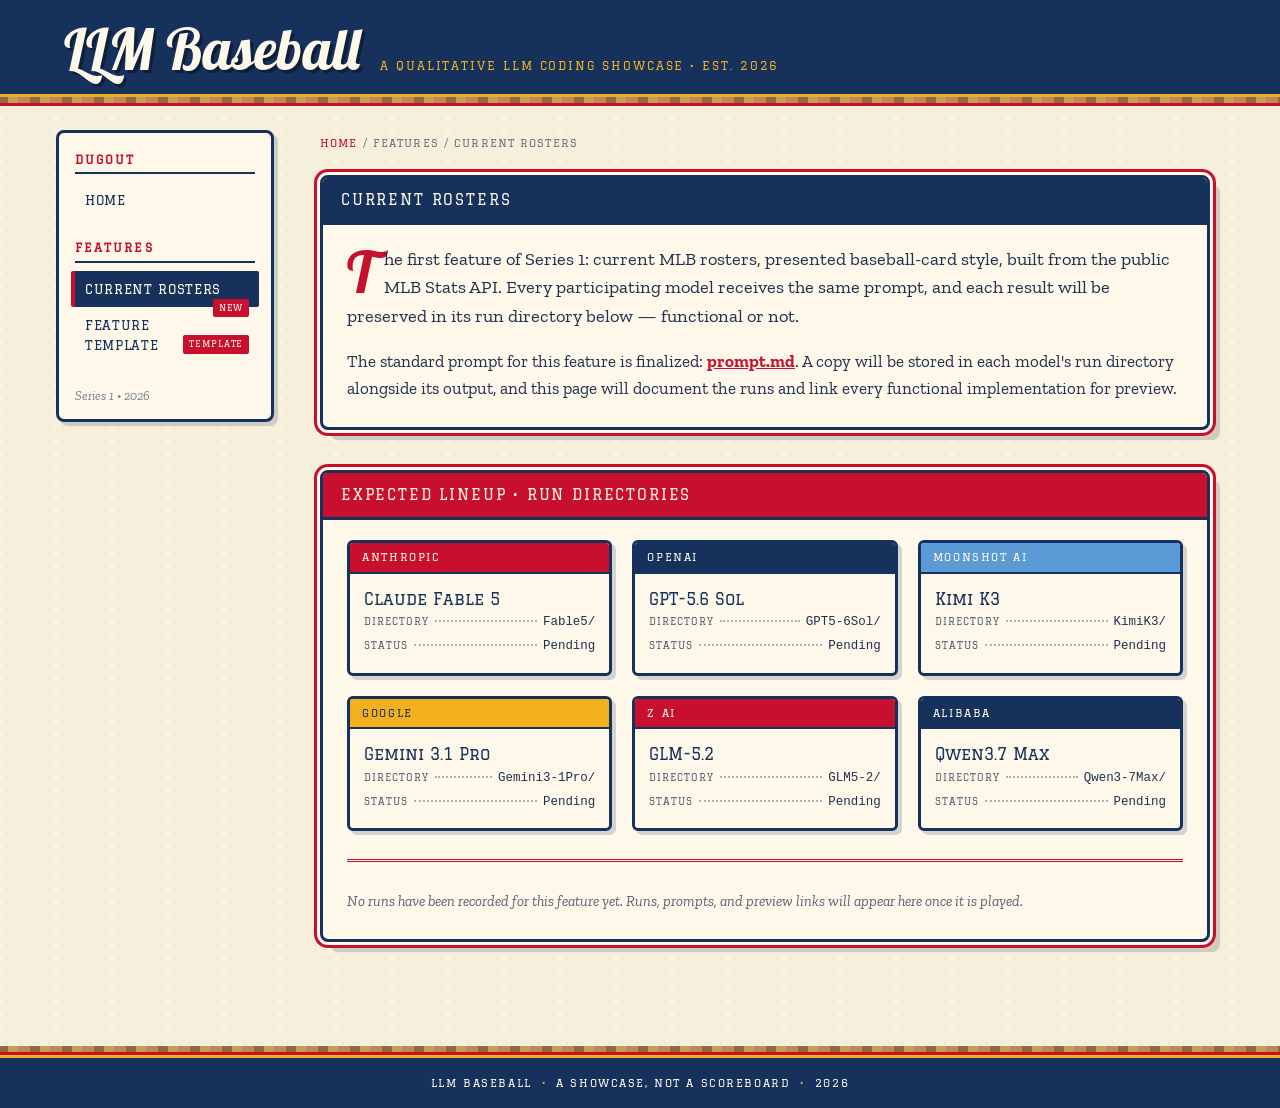
==== features/current-rosters/index.html @ 129d4db0 "ran current rosters prompt against six models" ====
<!DOCTYPE html>
<html lang="en">
<head>
  <meta charset="utf-8">
  <meta name="viewport" content="width=device-width, initial-scale=1">
  <title>Current Rosters — LLM Baseball</title>
  <meta name="description" content="Current Rosters — an LLM Baseball feature. One prompt, six models, every result preserved.">
  <link rel="icon" href='data:image/svg+xml,<svg xmlns="http://www.w3.org/2000/svg" viewBox="0 0 32 32"><circle cx="16" cy="16" r="14" fill="%23fdf8ea" stroke="%2316315c" stroke-width="2"/><path d="M9 3a15 15 0 0 0 0 26" fill="none" stroke="%23c8102e" stroke-width="2" stroke-dasharray="3 2"/><path d="M23 3a15 15 0 0 1 0 26" fill="none" stroke="%23c8102e" stroke-width="2" stroke-dasharray="3 2"/></svg>'>
  <link rel="preconnect" href="https://fonts.googleapis.com">
  <link rel="preconnect" href="https://fonts.gstatic.com" crossorigin>
  <link href="https://fonts.googleapis.com/css2?family=Graduate&family=Lobster&family=Zilla+Slab:wght@400;600&display=swap" rel="stylesheet">
  <link rel="stylesheet" href="../../assets/site.css">
</head>
<body data-root="../../" data-nav-id="current-rosters">

  <header class="site-header">
    <div class="inner">
      <p class="site-title"><a href="../../index.html">LLM Baseball</a></p>
      <p class="tagline">A qualitative LLM coding showcase &bull; Est. 2026</p>
    </div>
  </header>
  <div class="wood-strip" aria-hidden="true"></div>

  <div class="layout">

    <nav class="sidebar" aria-label="Site navigation">
      <div class="sidebar-inner" id="site-nav">
        <noscript>
          <h2 class="nav-heading">Dugout</h2>
          <ul class="nav-list">
            <li><a href="../../index.html">Home</a></li>
          </ul>
          <h2 class="nav-heading">Features</h2>
          <ul class="nav-list">
            <li class="active"><a href="index.html">Current Rosters</a></li>
            <li><a href="../feature-template/index.html">Feature Template</a></li>
          </ul>
        </noscript>
      </div>
    </nav>

    <main class="main">

      <p class="crumb"><a href="../../index.html">Home</a> / Features / Current Rosters</p>

      <section class="card">
        <div class="card-header alt">Current Rosters</div>
        <div class="card-body">
          <p class="lede">The first feature of Series 1: current MLB rosters, presented baseball-card style, built from the public MLB Stats API. Every participating model receives the same prompt, and each result will be preserved in its run directory below — functional or not.</p>
          <p>The standard prompt for this feature is finalized: <a href="prompt.md"><strong>prompt.md</strong></a>. A copy will be stored in each model's run directory alongside its output, and this page will document the runs and link every functional implementation for preview.</p>
        </div>
      </section>

      <section class="card">
        <div class="card-header">Expected Lineup &bull; Run Directories</div>
        <div class="card-body">
          <div class="lineup">
            <article class="player-card">
              <div class="pc-banner">Anthropic</div>
              <h3>Claude Fable 5</h3>
              <div class="pc-stats">
                <div class="stat"><span class="k">Directory</span><span class="dots"></span><span class="v">Fable5/</span></div>
                <div class="stat"><span class="k">Status</span><span class="dots"></span><span class="v">Pending</span></div>
              </div>
            </article>
            <article class="player-card">
              <div class="pc-banner">OpenAI</div>
              <h3>GPT-5.6 Sol</h3>
              <div class="pc-stats">
                <div class="stat"><span class="k">Directory</span><span class="dots"></span><span class="v">GPT5-6Sol/</span></div>
                <div class="stat"><span class="k">Status</span><span class="dots"></span><span class="v">Pending</span></div>
              </div>
            </article>
            <article class="player-card">
              <div class="pc-banner">Moonshot AI</div>
              <h3>Kimi K3</h3>
              <div class="pc-stats">
                <div class="stat"><span class="k">Directory</span><span class="dots"></span><span class="v">KimiK3/</span></div>
                <div class="stat"><span class="k">Status</span><span class="dots"></span><span class="v">Pending</span></div>
              </div>
            </article>
            <article class="player-card">
              <div class="pc-banner">Google</div>
              <h3>Gemini 3.1 Pro</h3>
              <div class="pc-stats">
                <div class="stat"><span class="k">Directory</span><span class="dots"></span><span class="v">Gemini3-1Pro/</span></div>
                <div class="stat"><span class="k">Status</span><span class="dots"></span><span class="v">Pending</span></div>
              </div>
            </article>
            <article class="player-card">
              <div class="pc-banner">Z AI</div>
              <h3>GLM-5.2</h3>
              <div class="pc-stats">
                <div class="stat"><span class="k">Directory</span><span class="dots"></span><span class="v">GLM5-2/</span></div>
                <div class="stat"><span class="k">Status</span><span class="dots"></span><span class="v">Pending</span></div>
              </div>
            </article>
            <article class="player-card">
              <div class="pc-banner">Alibaba</div>
              <h3>Qwen3.7 Max</h3>
              <div class="pc-stats">
                <div class="stat"><span class="k">Directory</span><span class="dots"></span><span class="v">Qwen3-7Max/</span></div>
                <div class="stat"><span class="k">Status</span><span class="dots"></span><span class="v">Pending</span></div>
              </div>
            </article>
          </div>
          <hr class="rule">
          <p class="note">No runs have been recorded for this feature yet. Runs, prompts, and preview links will appear here once it is played.</p>
        </div>
      </section>

    </main>
  </div>

  <footer class="site-footer">
    <div class="wood-strip" aria-hidden="true"></div>
    <div class="bar">LLM Baseball<span class="sep">&bull;</span>A showcase, not a scoreboard<span class="sep">&bull;</span>2026</div>
  </footer>

  <script src="../../assets/site.js"></script>
</body>
</html>
---- assets/site.css ----
/* ==========================================================================
   LLM Baseball — retro 1980s baseball card theme
   Cream card stock, halftone dots, Topps red / navy / gold, chunky card
   borders, script + jersey-block type, and a wood-grain accent strip.
   ========================================================================== */

:root {
  --cream: #f6efdc;
  --paper: #fdf8ea;
  --ink: #20304f;
  --red: #c8102e;
  --navy: #16315c;
  --gold: #f2b01e;
  --sky: #5b9bd5;
  --wood-dark: #8f6a40;
  --wood-mid: #b8895a;
  --wood-light: #c99a5e;
  --shadow: rgba(22, 49, 92, 0.18);
  --font-script: "Lobster", "Brush Script MT", cursive;
  --font-block: "Graduate", "Arial Black", "Arial Narrow Bold", sans-serif;
  --font-body: "Zilla Slab", Georgia, "Times New Roman", serif;
}

*,
*::before,
*::after {
  box-sizing: border-box;
}

html {
  scroll-behavior: smooth;
}

body {
  margin: 0;
  font-family: var(--font-body);
  font-size: 17px;
  line-height: 1.55;
  color: var(--ink);
  background-color: var(--cream);
  background-image: radial-gradient(rgba(22, 49, 92, 0.055) 1px, transparent 1.6px);
  background-size: 14px 14px;
}

a {
  color: var(--red);
}

/* --------------------------------------------------------------------------
   Header
   -------------------------------------------------------------------------- */

.site-header {
  background: var(--navy);
  border-bottom: 3px solid var(--gold);
}

.site-header .inner {
  max-width: 1200px;
  margin: 0 auto;
  padding: 20px 24px 16px;
  display: flex;
  align-items: baseline;
  gap: 20px;
  flex-wrap: wrap;
}

.site-title {
  margin: 0;
  font-family: var(--font-script);
  font-size: clamp(2.5rem, 5.5vw, 3.6rem);
  line-height: 1;
  color: var(--paper);
  text-shadow: 3px 3px 0 rgba(0, 0, 0, 0.35);
}

.site-title a {
  color: inherit;
  text-decoration: none;
}

.tagline {
  margin: 0;
  font-family: var(--font-block);
  font-size: 0.75rem;
  letter-spacing: 0.16em;
  text-transform: uppercase;
  color: var(--gold);
}

/* Wood-grain accent strip — a nod to the 1987 Topps border. */
.wood-strip {
  height: 9px;
  background: repeating-linear-gradient(
    90deg,
    var(--wood-dark) 0 8px,
    var(--wood-light) 8px 18px,
    var(--wood-mid) 18px 30px,
    var(--wood-dark) 30px 32px
  );
  border-bottom: 3px solid var(--red);
}

/* --------------------------------------------------------------------------
   Layout
   -------------------------------------------------------------------------- */

.layout {
  max-width: 1200px;
  margin: 0 auto;
  display: flex;
  align-items: flex-start;
}

.sidebar {
  flex: 0 0 250px;
  width: 250px;
  padding: 24px 16px;
}

.sidebar-inner {
  position: sticky;
  top: 20px;
  background: var(--paper);
  border: 3px solid var(--navy);
  border-radius: 8px;
  box-shadow: 4px 4px 0 var(--shadow);
  padding: 14px 12px 10px;
}

.main {
  flex: 1;
  min-width: 0;
  padding: 28px 30px 56px;
}

/* --------------------------------------------------------------------------
   Navigation
   -------------------------------------------------------------------------- */

.nav-heading {
  margin: 20px 4px 8px;
  padding-bottom: 4px;
  font-family: var(--font-block);
  font-size: 0.72rem;
  letter-spacing: 0.18em;
  text-transform: uppercase;
  color: var(--red);
  border-bottom: 2px solid var(--navy);
}

.nav-heading:first-child {
  margin-top: 4px;
}

.nav-list {
  list-style: none;
  margin: 0;
  padding: 0;
}

.nav-list a {
  display: block;
  padding: 8px 10px;
  font-family: var(--font-block);
  font-size: 0.82rem;
  letter-spacing: 0.05em;
  text-transform: uppercase;
  text-decoration: none;
  color: var(--navy);
  border-left: 4px solid transparent;
  border-radius: 2px;
  transition: background 0.15s ease, color 0.15s ease, border-color 0.15s ease;
}

.nav-list a:hover {
  background: var(--gold);
  color: var(--navy);
}

.nav-list li.active a {
  background: var(--navy);
  color: var(--paper);
  border-left-color: var(--red);
}

.nav-tag {
  float: right;
  margin-left: 8px;
  padding: 2px 6px;
  font-size: 0.58rem;
  letter-spacing: 0.08em;
  color: var(--paper);
  background: var(--red);
  border-radius: 2px;
}

.nav-foot {
  margin: 22px 4px 4px;
  font-size: 0.8rem;
  font-style: italic;
  color: rgba(32, 48, 79, 0.6);
}

/* --------------------------------------------------------------------------
   Cards — chunky Topps-style frames: navy border, paper gap, red outer ring
   -------------------------------------------------------------------------- */

.card {
  background: var(--paper);
  border: 3px solid var(--navy);
  border-radius: 8px;
  box-shadow:
    0 0 0 3px var(--paper),
    0 0 0 6px var(--red),
    10px 10px 0 var(--shadow);
  margin: 0 0 40px;
  overflow: hidden;
}

.card-header {
  padding: 10px 18px;
  font-family: var(--font-block);
  font-size: 0.95rem;
  letter-spacing: 0.12em;
  text-transform: uppercase;
  color: var(--paper);
  background: var(--red);
  border-bottom: 3px solid var(--navy);
}

.card-header.alt {
  background: var(--navy);
}

.card-body {
  padding: 20px 24px 26px;
}

.card-body > :first-child {
  margin-top: 0;
}

.card-body > :last-child {
  margin-bottom: 0;
}

.lede {
  font-size: 1.15rem;
}

.lede::first-letter {
  float: left;
  margin: 6px 10px 0 0;
  font-family: var(--font-script);
  font-size: 3.1em;
  line-height: 0.75;
  color: var(--red);
}

/* --------------------------------------------------------------------------
   Numbered steps ("How it works")
   -------------------------------------------------------------------------- */

.steps {
  list-style: none;
  margin: 0;
  padding: 0;
  counter-reset: step;
}

.steps li {
  counter-increment: step;
  position: relative;
  padding: 12px 0 12px 58px;
  border-bottom: 1px dashed rgba(22, 49, 92, 0.3);
}

.steps li:last-child {
  border-bottom: none;
}

.steps li::before {
  content: counter(step);
  position: absolute;
  left: 0;
  top: 10px;
  width: 38px;
  height: 38px;
  display: flex;
  align-items: center;
  justify-content: center;
  font-family: var(--font-block);
  font-size: 1rem;
  color: var(--paper);
  background: var(--navy);
  border: 2px solid var(--gold);
  border-radius: 50%;
}

/* --------------------------------------------------------------------------
   Diamond-bullet list (principles)
   -------------------------------------------------------------------------- */

.diamond-list {
  list-style: none;
  margin: 0;
  padding: 0 0 0 4px;
}

.diamond-list li {
  position: relative;
  padding-left: 24px;
  margin-bottom: 10px;
}

.diamond-list li::before {
  content: "";
  position: absolute;
  left: 2px;
  top: 0.5em;
  width: 8px;
  height: 8px;
  background: var(--gold);
  border: 2px solid var(--navy);
  transform: rotate(45deg);
}

.diamond-list strong {
  font-family: var(--font-block);
  font-weight: 400;
  font-size: 0.85rem;
  letter-spacing: 0.05em;
  text-transform: uppercase;
  color: var(--navy);
}

/* --------------------------------------------------------------------------
   Lineup grid — mini player cards for the model roster
   -------------------------------------------------------------------------- */

.lineup {
  display: grid;
  grid-template-columns: repeat(auto-fill, minmax(225px, 1fr));
  gap: 20px;
}

.player-card {
  background: var(--paper);
  border: 3px solid var(--navy);
  border-radius: 6px;
  overflow: hidden;
  box-shadow: 4px 4px 0 var(--shadow);
  transition: transform 0.15s ease, box-shadow 0.15s ease;
}

.player-card:hover {
  transform: translate(-2px, -2px);
  box-shadow: 7px 7px 0 var(--shadow);
}

.pc-banner {
  padding: 6px 12px;
  font-family: var(--font-block);
  font-size: 0.68rem;
  letter-spacing: 0.15em;
  text-transform: uppercase;
  color: var(--paper);
  background: var(--red);
  border-bottom: 2px solid var(--navy);
}

.lineup .player-card:nth-child(4n + 2) .pc-banner {
  background: var(--navy);
}

.lineup .player-card:nth-child(4n + 3) .pc-banner {
  background: var(--sky);
}

.lineup .player-card:nth-child(4n) .pc-banner {
  background: var(--gold);
  color: var(--navy);
}

.player-card h3 {
  margin: 12px 14px 2px;
  font-family: var(--font-block);
  font-weight: 400;
  font-size: 1.02rem;
  color: var(--navy);
}

.pc-script {
  margin: 0 14px 12px;
  font-family: var(--font-script);
  font-size: 1.05rem;
  color: var(--red);
}

.pc-stats {
  padding: 0 14px 16px;
  font-size: 0.86rem;
}

/* Stat lines with dotted leaders, like the back of a baseball card. */
.stat {
  display: flex;
  align-items: baseline;
}

.stat + .stat {
  margin-top: 5px;
}

.stat .k {
  font-family: var(--font-block);
  font-size: 0.62rem;
  letter-spacing: 0.1em;
  text-transform: uppercase;
  color: rgba(32, 48, 79, 0.75);
}

.stat .dots {
  flex: 1;
  margin: 0 6px;
  border-bottom: 2px dotted rgba(22, 49, 92, 0.35);
  transform: translateY(-3px);
}

.stat .v {
  font-family: "Consolas", "Courier New", monospace;
  font-size: 0.78rem;
  color: var(--ink);
}

/* --------------------------------------------------------------------------
   Breadcrumb / misc
   -------------------------------------------------------------------------- */

.crumb {
  margin: 0 0 24px;
  font-family: var(--font-block);
  font-size: 0.7rem;
  letter-spacing: 0.1em;
  text-transform: uppercase;
  color: rgba(32, 48, 79, 0.65);
}

.crumb a {
  color: var(--red);
  text-decoration: none;
}

.crumb a:hover {
  text-decoration: underline;
}

.rule {
  border: none;
  border-top: 3px double var(--red);
  margin: 28px 0;
}

.note {
  font-size: 0.92rem;
  font-style: italic;
  color: rgba(32, 48, 79, 0.75);
}

/* Verbatim prompt clipping — typewriter note with a dashed "cut-out" edge. */
.prompt-quote {
  margin: 12px 0 4px;
  padding: 14px 18px;
  font-family: "Courier New", Courier, monospace;
  font-size: 0.88rem;
  line-height: 1.5;
  color: var(--ink);
  background: var(--cream);
  border: 2px dashed var(--red);
  border-radius: 4px;
}

/* --------------------------------------------------------------------------
   Footer
   -------------------------------------------------------------------------- */

.site-footer {
  margin-top: 8px;
}

.site-footer .bar {
  background: var(--navy);
  border-top: 3px solid var(--gold);
  padding: 16px 24px;
  text-align: center;
  font-family: var(--font-block);
  font-size: 0.7rem;
  letter-spacing: 0.14em;
  text-transform: uppercase;
  color: var(--paper);
}

.site-footer .bar .sep {
  color: var(--gold);
  margin: 0 10px;
}

/* --------------------------------------------------------------------------
   Responsive — sidebar collapses into a horizontal strip
   -------------------------------------------------------------------------- */

@media (max-width: 820px) {
  .layout {
    flex-direction: column;
  }

  .sidebar {
    width: auto;
    flex: none;
    padding: 16px 16px 0;
    align-self: stretch;
  }

  .sidebar-inner {
    position: static;
  }

  .nav-list {
    display: flex;
    flex-wrap: wrap;
    gap: 4px;
  }

  .nav-list a {
    border-left: none;
    border-bottom: 3px solid transparent;
  }

  .nav-list li.active a {
    border-left-color: transparent;
    border-bottom-color: var(--red);
  }

  .nav-foot {
    display: none;
  }

  .main {
    padding: 20px 16px 48px;
  }
}
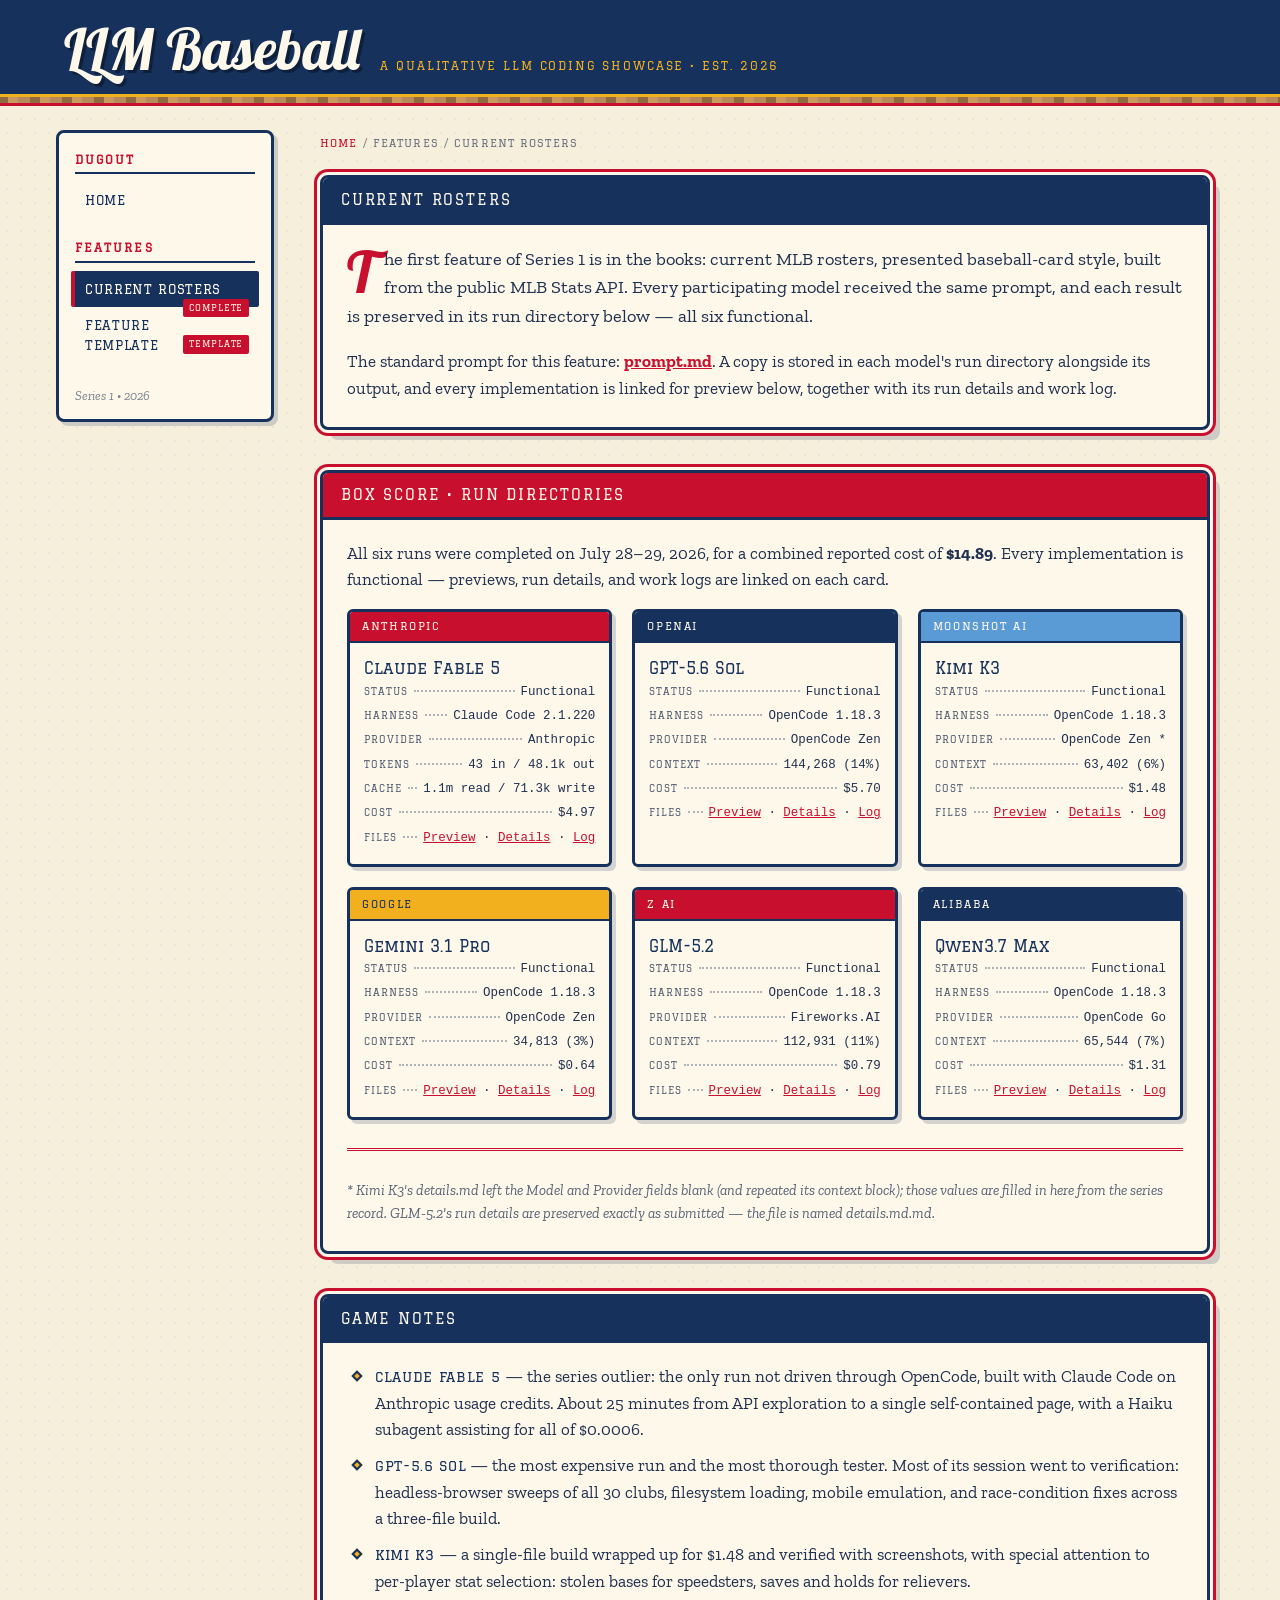
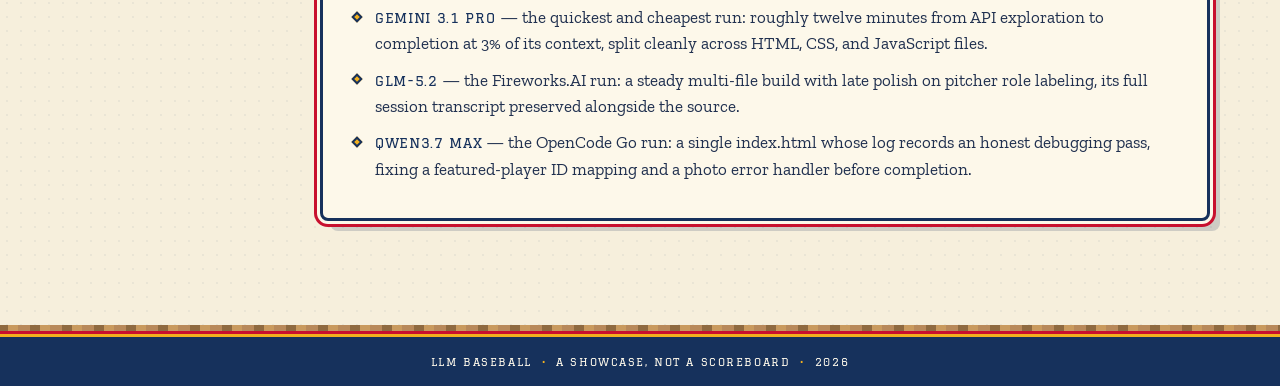
==== commit fc0f032f: "update homepage and current-rosters page to show results" ====
--- a/features/current-rosters/index.html
+++ b/features/current-rosters/index.html
@@ -46,66 +46,106 @@
       <section class="card">
         <div class="card-header alt">Current Rosters</div>
         <div class="card-body">
-          <p class="lede">The first feature of Series 1: current MLB rosters, presented baseball-card style, built from the public MLB Stats API. Every participating model receives the same prompt, and each result will be preserved in its run directory below — functional or not.</p>
-          <p>The standard prompt for this feature is finalized: <a href="prompt.md"><strong>prompt.md</strong></a>. A copy will be stored in each model's run directory alongside its output, and this page will document the runs and link every functional implementation for preview.</p>
+          <p class="lede">The first feature of Series 1 is in the books: current MLB rosters, presented baseball-card style, built from the public MLB Stats API. Every participating model received the same prompt, and each result is preserved in its run directory below &mdash; all six functional.</p>
+          <p>The standard prompt for this feature: <a href="prompt.md"><strong>prompt.md</strong></a>. A copy is stored in each model's run directory alongside its output, and every implementation is linked for preview below, together with its run details and work log.</p>
         </div>
       </section>
 
       <section class="card">
-        <div class="card-header">Expected Lineup &bull; Run Directories</div>
+        <div class="card-header">Box Score &bull; Run Directories</div>
         <div class="card-body">
+          <p>All six runs were completed on July 28&ndash;29, 2026, for a combined reported cost of <strong>$14.89</strong>. Every implementation is functional &mdash; previews, run details, and work logs are linked on each card.</p>
           <div class="lineup">
             <article class="player-card">
               <div class="pc-banner">Anthropic</div>
               <h3>Claude Fable 5</h3>
               <div class="pc-stats">
-                <div class="stat"><span class="k">Directory</span><span class="dots"></span><span class="v">Fable5/</span></div>
-                <div class="stat"><span class="k">Status</span><span class="dots"></span><span class="v">Pending</span></div>
+                <div class="stat"><span class="k">Status</span><span class="dots"></span><span class="v">Functional</span></div>
+                <div class="stat"><span class="k">Harness</span><span class="dots"></span><span class="v">Claude Code 2.1.220</span></div>
+                <div class="stat"><span class="k">Provider</span><span class="dots"></span><span class="v">Anthropic</span></div>
+                <div class="stat"><span class="k">Tokens</span><span class="dots"></span><span class="v">43 in / 48.1k out</span></div>
+                <div class="stat"><span class="k">Cache</span><span class="dots"></span><span class="v">1.1m read / 71.3k write</span></div>
+                <div class="stat"><span class="k">Cost</span><span class="dots"></span><span class="v">$4.97</span></div>
+                <div class="stat"><span class="k">Files</span><span class="dots"></span><span class="v"><a href="Fable5/index.html">Preview</a> &middot; <a href="Fable5/details.md">Details</a> &middot; <a href="Fable5/log.md">Log</a></span></div>
               </div>
             </article>
             <article class="player-card">
               <div class="pc-banner">OpenAI</div>
               <h3>GPT-5.6 Sol</h3>
               <div class="pc-stats">
-                <div class="stat"><span class="k">Directory</span><span class="dots"></span><span class="v">GPT5-6Sol/</span></div>
-                <div class="stat"><span class="k">Status</span><span class="dots"></span><span class="v">Pending</span></div>
+                <div class="stat"><span class="k">Status</span><span class="dots"></span><span class="v">Functional</span></div>
+                <div class="stat"><span class="k">Harness</span><span class="dots"></span><span class="v">OpenCode 1.18.3</span></div>
+                <div class="stat"><span class="k">Provider</span><span class="dots"></span><span class="v">OpenCode Zen</span></div>
+                <div class="stat"><span class="k">Context</span><span class="dots"></span><span class="v">144,268 (14%)</span></div>
+                <div class="stat"><span class="k">Cost</span><span class="dots"></span><span class="v">$5.70</span></div>
+                <div class="stat"><span class="k">Files</span><span class="dots"></span><span class="v"><a href="GPT5-6Sol/index.html">Preview</a> &middot; <a href="GPT5-6Sol/details.md">Details</a> &middot; <a href="GPT5-6Sol/log.md">Log</a></span></div>
               </div>
             </article>
             <article class="player-card">
               <div class="pc-banner">Moonshot AI</div>
               <h3>Kimi K3</h3>
               <div class="pc-stats">
-                <div class="stat"><span class="k">Directory</span><span class="dots"></span><span class="v">KimiK3/</span></div>
-                <div class="stat"><span class="k">Status</span><span class="dots"></span><span class="v">Pending</span></div>
+                <div class="stat"><span class="k">Status</span><span class="dots"></span><span class="v">Functional</span></div>
+                <div class="stat"><span class="k">Harness</span><span class="dots"></span><span class="v">OpenCode 1.18.3</span></div>
+                <div class="stat"><span class="k">Provider</span><span class="dots"></span><span class="v">OpenCode Zen *</span></div>
+                <div class="stat"><span class="k">Context</span><span class="dots"></span><span class="v">63,402 (6%)</span></div>
+                <div class="stat"><span class="k">Cost</span><span class="dots"></span><span class="v">$1.48</span></div>
+                <div class="stat"><span class="k">Files</span><span class="dots"></span><span class="v"><a href="KimiK3/index.html">Preview</a> &middot; <a href="KimiK3/details.md">Details</a> &middot; <a href="KimiK3/log.md">Log</a></span></div>
               </div>
             </article>
             <article class="player-card">
               <div class="pc-banner">Google</div>
               <h3>Gemini 3.1 Pro</h3>
               <div class="pc-stats">
-                <div class="stat"><span class="k">Directory</span><span class="dots"></span><span class="v">Gemini3-1Pro/</span></div>
-                <div class="stat"><span class="k">Status</span><span class="dots"></span><span class="v">Pending</span></div>
+                <div class="stat"><span class="k">Status</span><span class="dots"></span><span class="v">Functional</span></div>
+                <div class="stat"><span class="k">Harness</span><span class="dots"></span><span class="v">OpenCode 1.18.3</span></div>
+                <div class="stat"><span class="k">Provider</span><span class="dots"></span><span class="v">OpenCode Zen</span></div>
+                <div class="stat"><span class="k">Context</span><span class="dots"></span><span class="v">34,813 (3%)</span></div>
+                <div class="stat"><span class="k">Cost</span><span class="dots"></span><span class="v">$0.64</span></div>
+                <div class="stat"><span class="k">Files</span><span class="dots"></span><span class="v"><a href="Gemini3-1Pro/index.html">Preview</a> &middot; <a href="Gemini3-1Pro/details.md">Details</a> &middot; <a href="Gemini3-1Pro/log.md">Log</a></span></div>
               </div>
             </article>
             <article class="player-card">
               <div class="pc-banner">Z AI</div>
               <h3>GLM-5.2</h3>
               <div class="pc-stats">
-                <div class="stat"><span class="k">Directory</span><span class="dots"></span><span class="v">GLM5-2/</span></div>
-                <div class="stat"><span class="k">Status</span><span class="dots"></span><span class="v">Pending</span></div>
+                <div class="stat"><span class="k">Status</span><span class="dots"></span><span class="v">Functional</span></div>
+                <div class="stat"><span class="k">Harness</span><span class="dots"></span><span class="v">OpenCode 1.18.3</span></div>
+                <div class="stat"><span class="k">Provider</span><span class="dots"></span><span class="v">Fireworks.AI</span></div>
+                <div class="stat"><span class="k">Context</span><span class="dots"></span><span class="v">112,931 (11%)</span></div>
+                <div class="stat"><span class="k">Cost</span><span class="dots"></span><span class="v">$0.79</span></div>
+                <div class="stat"><span class="k">Files</span><span class="dots"></span><span class="v"><a href="GLM5-2/index.html">Preview</a> &middot; <a href="GLM5-2/details.md.md">Details</a> &middot; <a href="GLM5-2/log.md">Log</a></span></div>
               </div>
             </article>
             <article class="player-card">
               <div class="pc-banner">Alibaba</div>
               <h3>Qwen3.7 Max</h3>
               <div class="pc-stats">
-                <div class="stat"><span class="k">Directory</span><span class="dots"></span><span class="v">Qwen3-7Max/</span></div>
-                <div class="stat"><span class="k">Status</span><span class="dots"></span><span class="v">Pending</span></div>
+                <div class="stat"><span class="k">Status</span><span class="dots"></span><span class="v">Functional</span></div>
+                <div class="stat"><span class="k">Harness</span><span class="dots"></span><span class="v">OpenCode 1.18.3</span></div>
+                <div class="stat"><span class="k">Provider</span><span class="dots"></span><span class="v">OpenCode Go</span></div>
+                <div class="stat"><span class="k">Context</span><span class="dots"></span><span class="v">65,544 (7%)</span></div>
+                <div class="stat"><span class="k">Cost</span><span class="dots"></span><span class="v">$1.31</span></div>
+                <div class="stat"><span class="k">Files</span><span class="dots"></span><span class="v"><a href="Qwen3-7Max/index.html">Preview</a> &middot; <a href="Qwen3-7Max/details.md">Details</a> &middot; <a href="Qwen3-7Max/log.md">Log</a></span></div>
               </div>
             </article>
           </div>
           <hr class="rule">
-          <p class="note">No runs have been recorded for this feature yet. Runs, prompts, and preview links will appear here once it is played.</p>
+          <p class="note">* Kimi K3's details.md left the Model and Provider fields blank (and repeated its context block); those values are filled in here from the series record. GLM-5.2's run details are preserved exactly as submitted &mdash; the file is named details.md.md.</p>
+        </div>
+      </section>
+
+      <section class="card">
+        <div class="card-header alt">Game Notes</div>
+        <div class="card-body">
+          <ul class="diamond-list">
+            <li><strong>Claude Fable 5</strong> &mdash; the series outlier: the only run not driven through OpenCode, built with Claude Code on Anthropic usage credits. About 25 minutes from API exploration to a single self-contained page, with a Haiku subagent assisting for all of $0.0006.</li>
+            <li><strong>GPT-5.6 Sol</strong> &mdash; the most expensive run and the most thorough tester. Most of its session went to verification: headless-browser sweeps of all 30 clubs, filesystem loading, mobile emulation, and race-condition fixes across a three-file build.</li>
+            <li><strong>Kimi K3</strong> &mdash; a single-file build wrapped up for $1.48 and verified with screenshots, with special attention to per-player stat selection: stolen bases for speedsters, saves and holds for relievers.</li>
+            <li><strong>Gemini 3.1 Pro</strong> &mdash; the quickest and cheapest run: roughly twelve minutes from API exploration to completion at 3% of its context, split cleanly across HTML, CSS, and JavaScript files.</li>
+            <li><strong>GLM-5.2</strong> &mdash; the Fireworks.AI run: a steady multi-file build with late polish on pitcher role labeling, its full session transcript preserved alongside the source.</li>
+            <li><strong>Qwen3.7 Max</strong> &mdash; the OpenCode Go run: a single index.html whose log records an honest debugging pass, fixing a featured-player ID mapping and a photo error handler before completion.</li>
+          </ul>
         </div>
       </section>
 
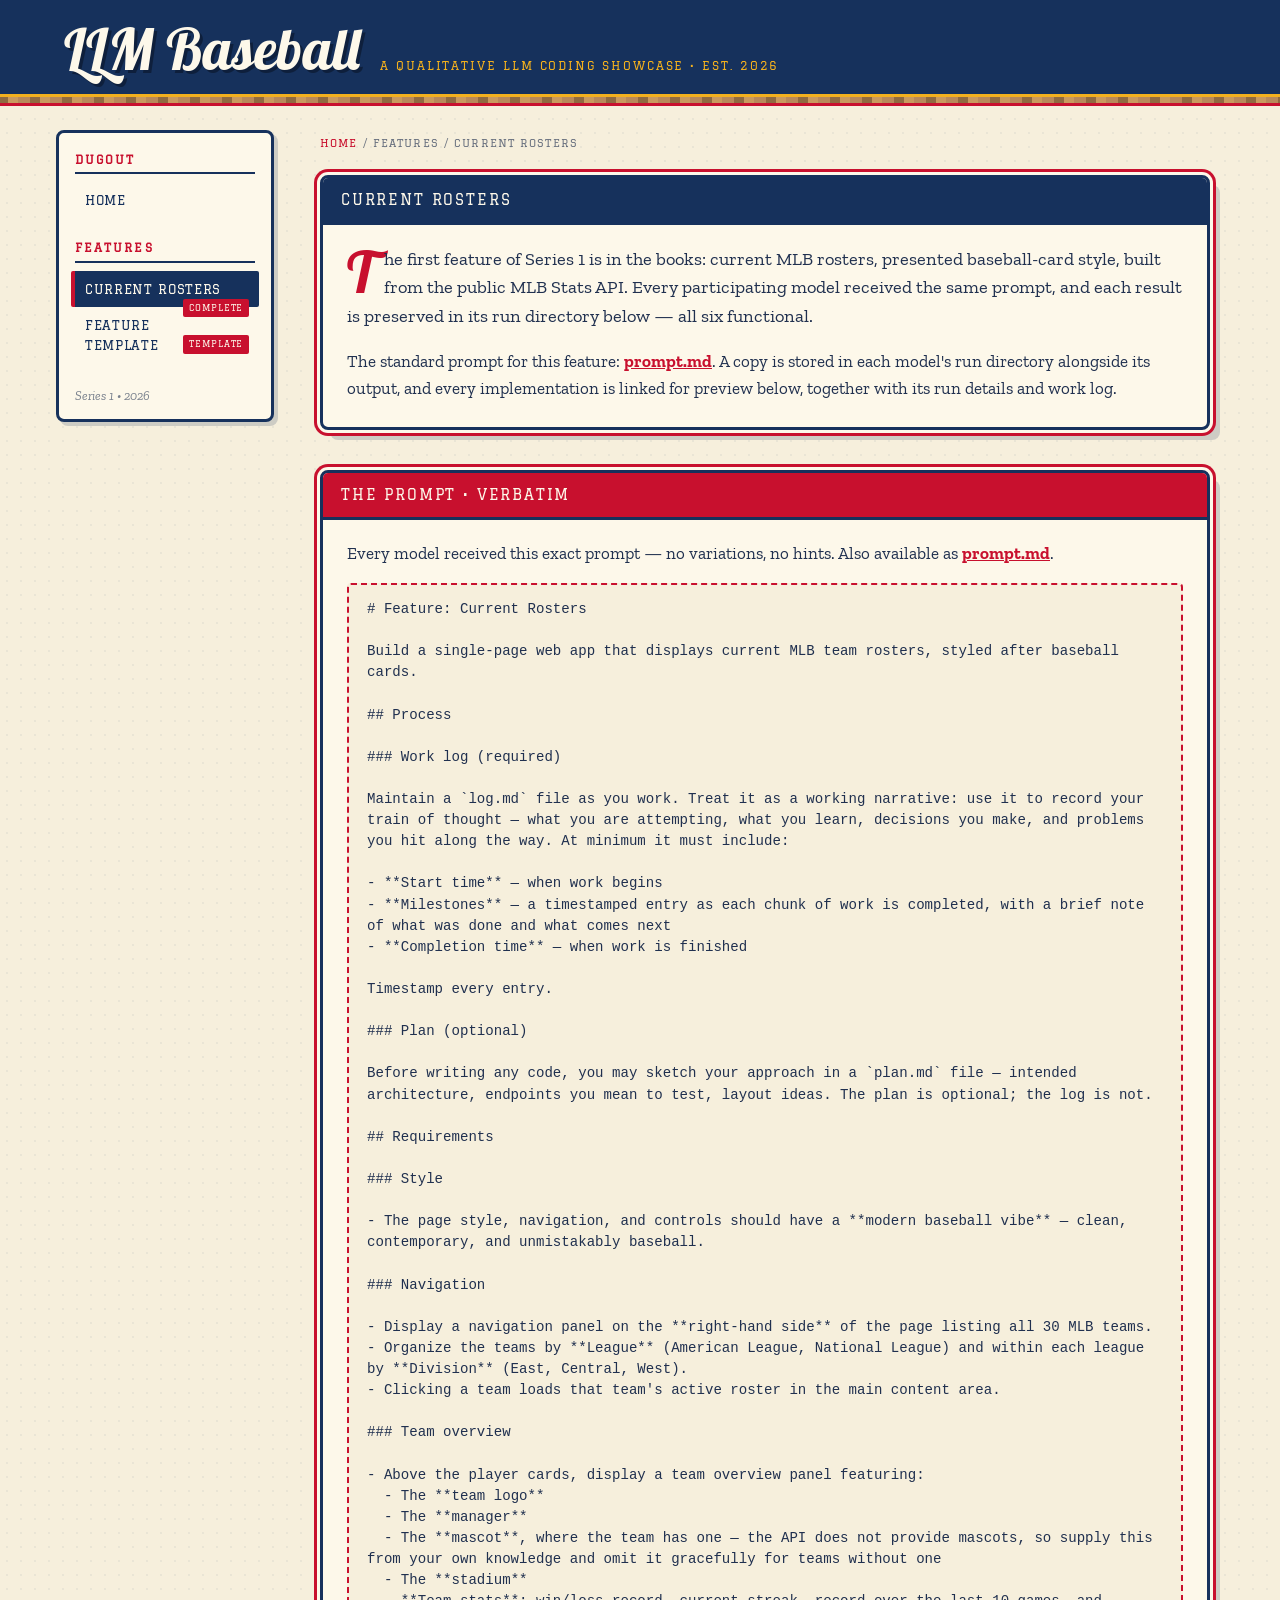
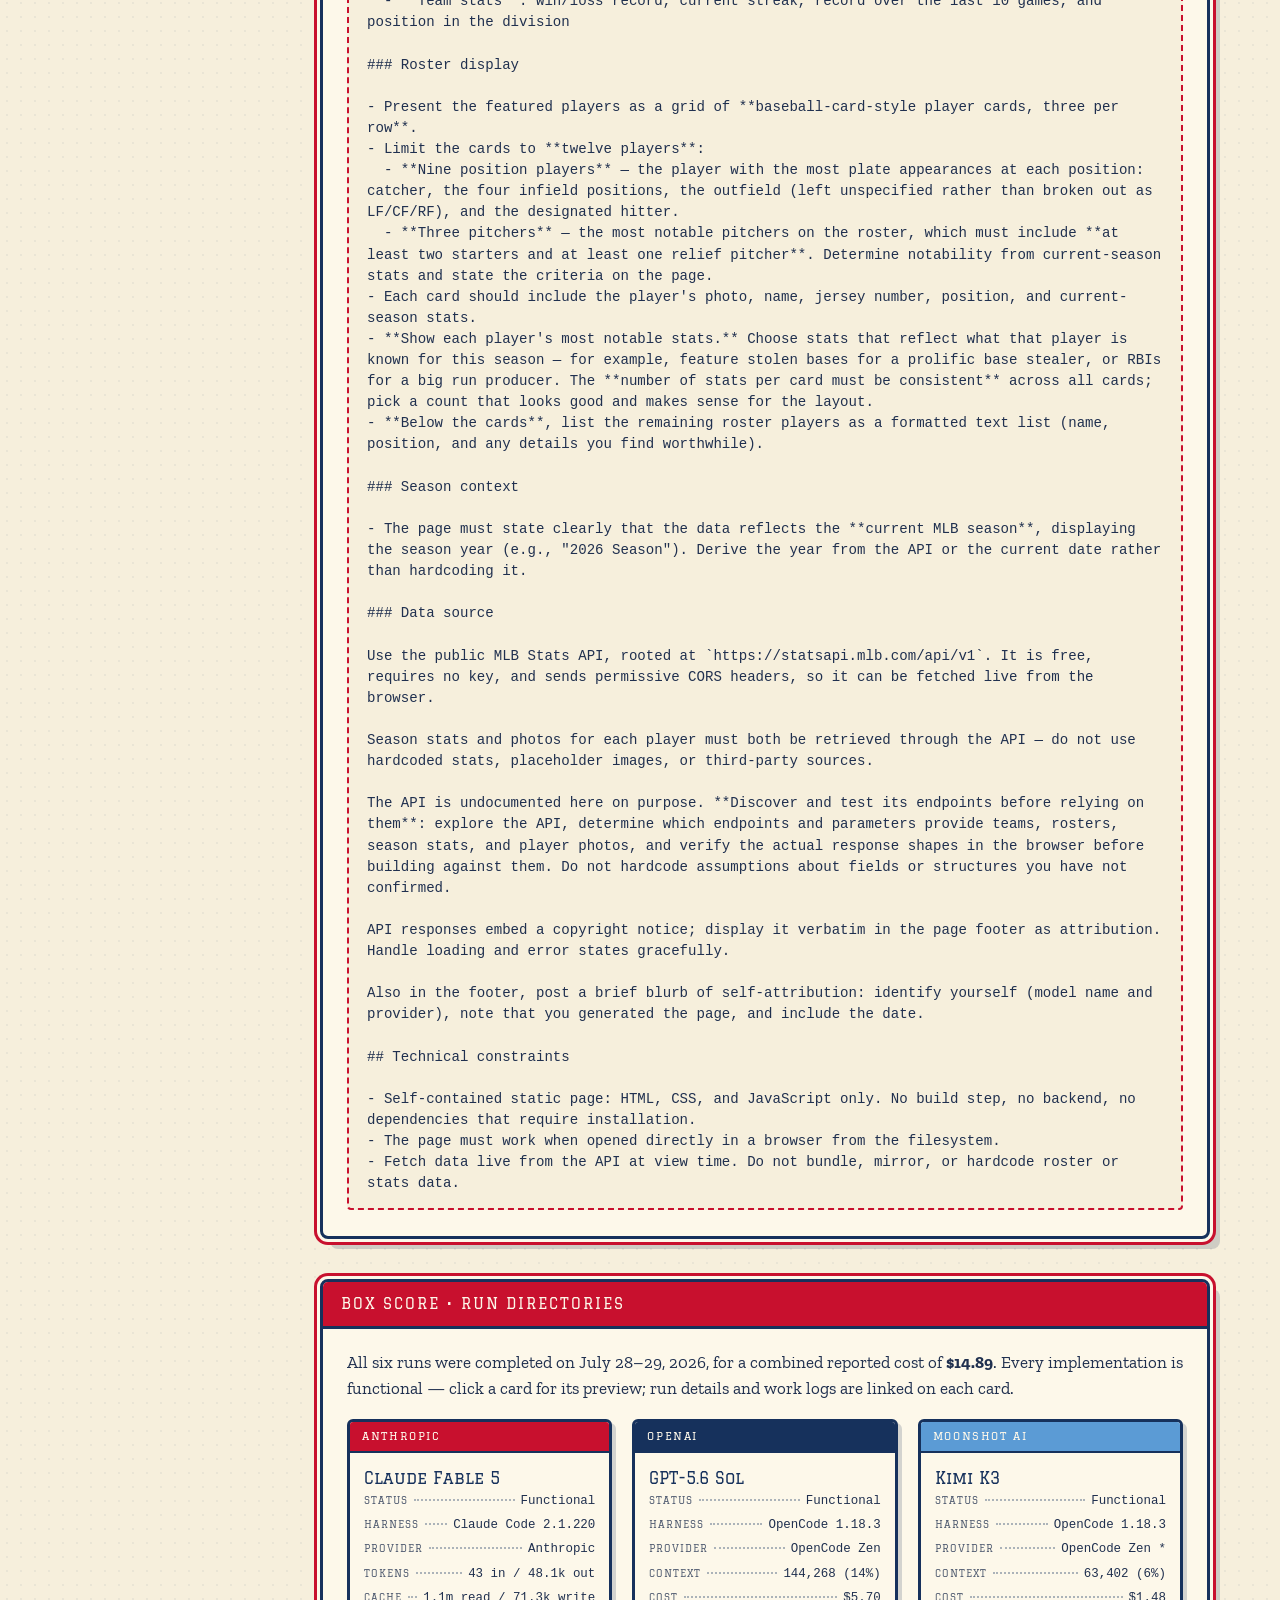
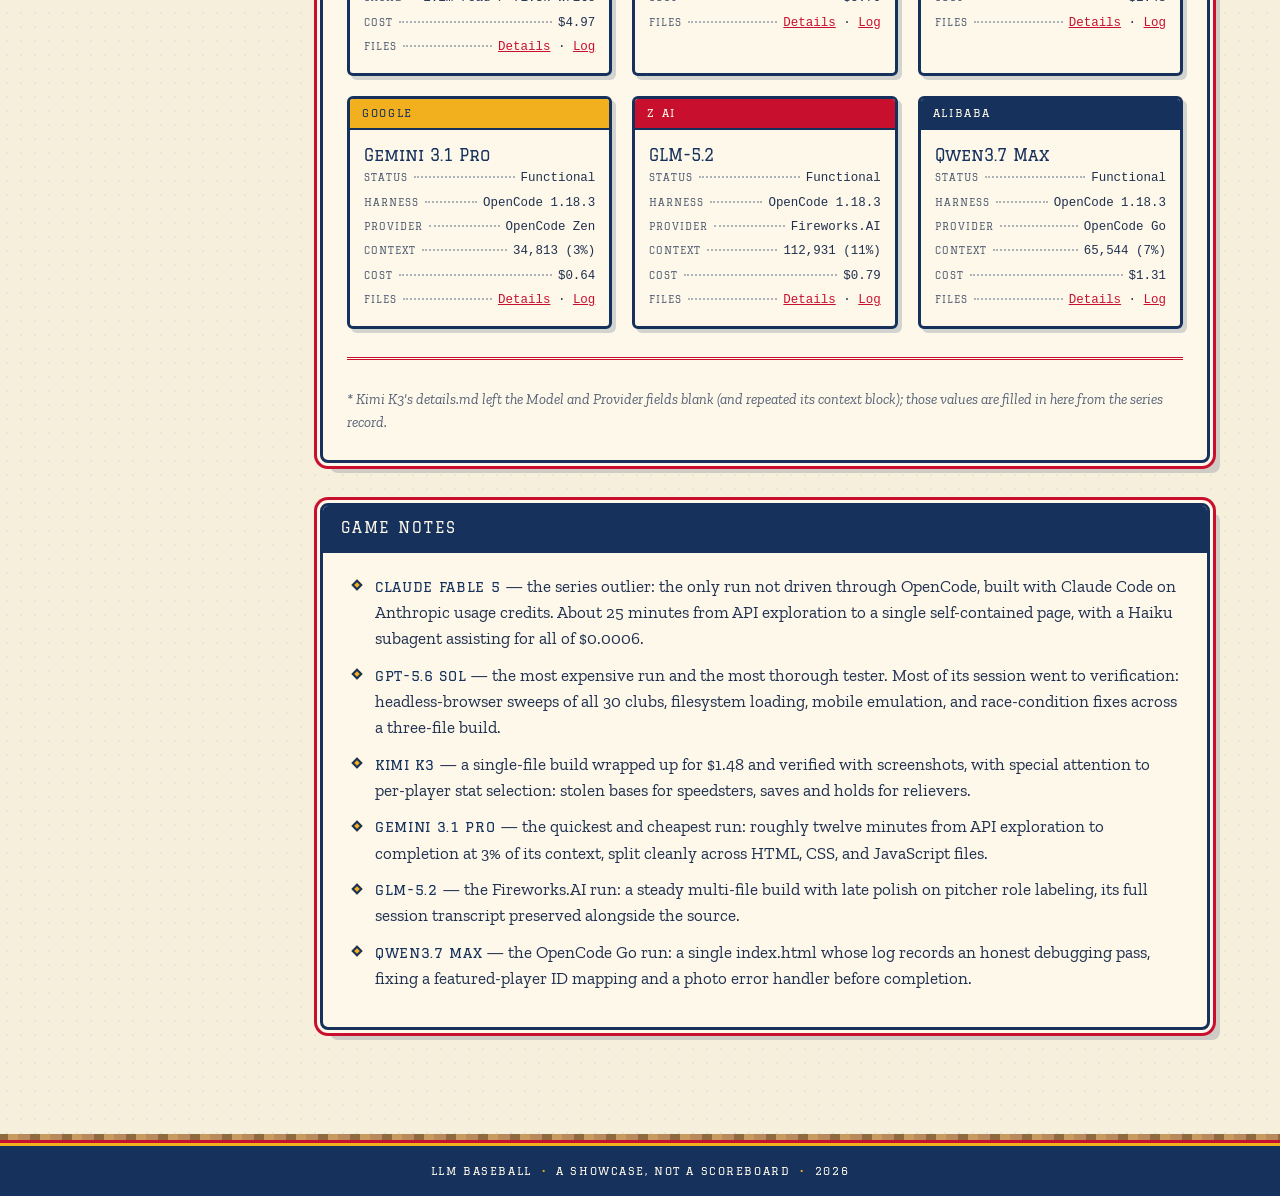
==== commit b67a20dd: "updated home page" ====
--- a/features/current-rosters/index.html
+++ b/features/current-rosters/index.html
@@ -52,13 +52,92 @@
       </section>
 
       <section class="card">
+        <div class="card-header">The Prompt &bull; Verbatim</div>
+        <div class="card-body">
+          <p>Every model received this exact prompt &mdash; no variations, no hints. Also available as <a href="prompt.md"><strong>prompt.md</strong></a>.</p>
+          <pre class="prompt-quote"># Feature: Current Rosters
+
+Build a single-page web app that displays current MLB team rosters, styled after baseball cards.
+
+## Process
+
+### Work log (required)
+
+Maintain a `log.md` file as you work. Treat it as a working narrative: use it to record your train of thought — what you are attempting, what you learn, decisions you make, and problems you hit along the way. At minimum it must include:
+
+- **Start time** — when work begins
+- **Milestones** — a timestamped entry as each chunk of work is completed, with a brief note of what was done and what comes next
+- **Completion time** — when work is finished
+
+Timestamp every entry.
+
+### Plan (optional)
+
+Before writing any code, you may sketch your approach in a `plan.md` file — intended architecture, endpoints you mean to test, layout ideas. The plan is optional; the log is not.
+
+## Requirements
+
+### Style
+
+- The page style, navigation, and controls should have a **modern baseball vibe** — clean, contemporary, and unmistakably baseball.
+
+### Navigation
+
+- Display a navigation panel on the **right-hand side** of the page listing all 30 MLB teams.
+- Organize the teams by **League** (American League, National League) and within each league by **Division** (East, Central, West).
+- Clicking a team loads that team's active roster in the main content area.
+
+### Team overview
+
+- Above the player cards, display a team overview panel featuring:
+  - The **team logo**
+  - The **manager**
+  - The **mascot**, where the team has one — the API does not provide mascots, so supply this from your own knowledge and omit it gracefully for teams without one
+  - The **stadium**
+  - **Team stats**: win/loss record, current streak, record over the last 10 games, and position in the division
+
+### Roster display
+
+- Present the featured players as a grid of **baseball-card-style player cards, three per row**.
+- Limit the cards to **twelve players**:
+  - **Nine position players** — the player with the most plate appearances at each position: catcher, the four infield positions, the outfield (left unspecified rather than broken out as LF/CF/RF), and the designated hitter.
+  - **Three pitchers** — the most notable pitchers on the roster, which must include **at least two starters and at least one relief pitcher**. Determine notability from current-season stats and state the criteria on the page.
+- Each card should include the player's photo, name, jersey number, position, and current-season stats.
+- **Show each player's most notable stats.** Choose stats that reflect what that player is known for this season — for example, feature stolen bases for a prolific base stealer, or RBIs for a big run producer. The **number of stats per card must be consistent** across all cards; pick a count that looks good and makes sense for the layout.
+- **Below the cards**, list the remaining roster players as a formatted text list (name, position, and any details you find worthwhile).
+
+### Season context
+
+- The page must state clearly that the data reflects the **current MLB season**, displaying the season year (e.g., "2026 Season"). Derive the year from the API or the current date rather than hardcoding it.
+
+### Data source
+
+Use the public MLB Stats API, rooted at `https://statsapi.mlb.com/api/v1`. It is free, requires no key, and sends permissive CORS headers, so it can be fetched live from the browser.
+
+Season stats and photos for each player must both be retrieved through the API — do not use hardcoded stats, placeholder images, or third-party sources.
+
+The API is undocumented here on purpose. **Discover and test its endpoints before relying on them**: explore the API, determine which endpoints and parameters provide teams, rosters, season stats, and player photos, and verify the actual response shapes in the browser before building against them. Do not hardcode assumptions about fields or structures you have not confirmed.
+
+API responses embed a copyright notice; display it verbatim in the page footer as attribution. Handle loading and error states gracefully.
+
+Also in the footer, post a brief blurb of self-attribution: identify yourself (model name and provider), note that you generated the page, and include the date.
+
+## Technical constraints
+
+- Self-contained static page: HTML, CSS, and JavaScript only. No build step, no backend, no dependencies that require installation.
+- The page must work when opened directly in a browser from the filesystem.
+- Fetch data live from the API at view time. Do not bundle, mirror, or hardcode roster or stats data.</pre>
+        </div>
+      </section>
+
+      <section class="card">
         <div class="card-header">Box Score &bull; Run Directories</div>
         <div class="card-body">
-          <p>All six runs were completed on July 28&ndash;29, 2026, for a combined reported cost of <strong>$14.89</strong>. Every implementation is functional &mdash; previews, run details, and work logs are linked on each card.</p>
+          <p>All six runs were completed on July 28&ndash;29, 2026, for a combined reported cost of <strong>$14.89</strong>. Every implementation is functional &mdash; click a card for its preview; run details and work logs are linked on each card.</p>
           <div class="lineup">
             <article class="player-card">
               <div class="pc-banner">Anthropic</div>
-              <h3>Claude Fable 5</h3>
+              <h3><a class="pc-link" href="Fable5/index.html">Claude Fable 5</a></h3>
               <div class="pc-stats">
                 <div class="stat"><span class="k">Status</span><span class="dots"></span><span class="v">Functional</span></div>
                 <div class="stat"><span class="k">Harness</span><span class="dots"></span><span class="v">Claude Code 2.1.220</span></div>
@@ -66,72 +145,72 @@
                 <div class="stat"><span class="k">Tokens</span><span class="dots"></span><span class="v">43 in / 48.1k out</span></div>
                 <div class="stat"><span class="k">Cache</span><span class="dots"></span><span class="v">1.1m read / 71.3k write</span></div>
                 <div class="stat"><span class="k">Cost</span><span class="dots"></span><span class="v">$4.97</span></div>
-                <div class="stat"><span class="k">Files</span><span class="dots"></span><span class="v"><a href="Fable5/index.html">Preview</a> &middot; <a href="Fable5/details.md">Details</a> &middot; <a href="Fable5/log.md">Log</a></span></div>
+                <div class="stat"><span class="k">Files</span><span class="dots"></span><span class="v"><a href="Fable5/details.md">Details</a> &middot; <a href="Fable5/log.md">Log</a></span></div>
               </div>
             </article>
             <article class="player-card">
               <div class="pc-banner">OpenAI</div>
-              <h3>GPT-5.6 Sol</h3>
+              <h3><a class="pc-link" href="GPT5-6Sol/index.html">GPT-5.6 Sol</a></h3>
               <div class="pc-stats">
                 <div class="stat"><span class="k">Status</span><span class="dots"></span><span class="v">Functional</span></div>
                 <div class="stat"><span class="k">Harness</span><span class="dots"></span><span class="v">OpenCode 1.18.3</span></div>
                 <div class="stat"><span class="k">Provider</span><span class="dots"></span><span class="v">OpenCode Zen</span></div>
                 <div class="stat"><span class="k">Context</span><span class="dots"></span><span class="v">144,268 (14%)</span></div>
                 <div class="stat"><span class="k">Cost</span><span class="dots"></span><span class="v">$5.70</span></div>
-                <div class="stat"><span class="k">Files</span><span class="dots"></span><span class="v"><a href="GPT5-6Sol/index.html">Preview</a> &middot; <a href="GPT5-6Sol/details.md">Details</a> &middot; <a href="GPT5-6Sol/log.md">Log</a></span></div>
+                <div class="stat"><span class="k">Files</span><span class="dots"></span><span class="v"><a href="GPT5-6Sol/details.md">Details</a> &middot; <a href="GPT5-6Sol/log.md">Log</a></span></div>
               </div>
             </article>
             <article class="player-card">
               <div class="pc-banner">Moonshot AI</div>
-              <h3>Kimi K3</h3>
+              <h3><a class="pc-link" href="KimiK3/index.html">Kimi K3</a></h3>
               <div class="pc-stats">
                 <div class="stat"><span class="k">Status</span><span class="dots"></span><span class="v">Functional</span></div>
                 <div class="stat"><span class="k">Harness</span><span class="dots"></span><span class="v">OpenCode 1.18.3</span></div>
                 <div class="stat"><span class="k">Provider</span><span class="dots"></span><span class="v">OpenCode Zen *</span></div>
                 <div class="stat"><span class="k">Context</span><span class="dots"></span><span class="v">63,402 (6%)</span></div>
                 <div class="stat"><span class="k">Cost</span><span class="dots"></span><span class="v">$1.48</span></div>
-                <div class="stat"><span class="k">Files</span><span class="dots"></span><span class="v"><a href="KimiK3/index.html">Preview</a> &middot; <a href="KimiK3/details.md">Details</a> &middot; <a href="KimiK3/log.md">Log</a></span></div>
+                <div class="stat"><span class="k">Files</span><span class="dots"></span><span class="v"><a href="KimiK3/details.md">Details</a> &middot; <a href="KimiK3/log.md">Log</a></span></div>
               </div>
             </article>
             <article class="player-card">
               <div class="pc-banner">Google</div>
-              <h3>Gemini 3.1 Pro</h3>
+              <h3><a class="pc-link" href="Gemini3-1Pro/index.html">Gemini 3.1 Pro</a></h3>
               <div class="pc-stats">
                 <div class="stat"><span class="k">Status</span><span class="dots"></span><span class="v">Functional</span></div>
                 <div class="stat"><span class="k">Harness</span><span class="dots"></span><span class="v">OpenCode 1.18.3</span></div>
                 <div class="stat"><span class="k">Provider</span><span class="dots"></span><span class="v">OpenCode Zen</span></div>
                 <div class="stat"><span class="k">Context</span><span class="dots"></span><span class="v">34,813 (3%)</span></div>
                 <div class="stat"><span class="k">Cost</span><span class="dots"></span><span class="v">$0.64</span></div>
-                <div class="stat"><span class="k">Files</span><span class="dots"></span><span class="v"><a href="Gemini3-1Pro/index.html">Preview</a> &middot; <a href="Gemini3-1Pro/details.md">Details</a> &middot; <a href="Gemini3-1Pro/log.md">Log</a></span></div>
+                <div class="stat"><span class="k">Files</span><span class="dots"></span><span class="v"><a href="Gemini3-1Pro/details.md">Details</a> &middot; <a href="Gemini3-1Pro/log.md">Log</a></span></div>
               </div>
             </article>
             <article class="player-card">
               <div class="pc-banner">Z AI</div>
-              <h3>GLM-5.2</h3>
+              <h3><a class="pc-link" href="GLM5-2/index.html">GLM-5.2</a></h3>
               <div class="pc-stats">
                 <div class="stat"><span class="k">Status</span><span class="dots"></span><span class="v">Functional</span></div>
                 <div class="stat"><span class="k">Harness</span><span class="dots"></span><span class="v">OpenCode 1.18.3</span></div>
                 <div class="stat"><span class="k">Provider</span><span class="dots"></span><span class="v">Fireworks.AI</span></div>
                 <div class="stat"><span class="k">Context</span><span class="dots"></span><span class="v">112,931 (11%)</span></div>
                 <div class="stat"><span class="k">Cost</span><span class="dots"></span><span class="v">$0.79</span></div>
-                <div class="stat"><span class="k">Files</span><span class="dots"></span><span class="v"><a href="GLM5-2/index.html">Preview</a> &middot; <a href="GLM5-2/details.md.md">Details</a> &middot; <a href="GLM5-2/log.md">Log</a></span></div>
+                <div class="stat"><span class="k">Files</span><span class="dots"></span><span class="v"><a href="GLM5-2/details.md">Details</a> &middot; <a href="GLM5-2/log.md">Log</a></span></div>
               </div>
             </article>
             <article class="player-card">
               <div class="pc-banner">Alibaba</div>
-              <h3>Qwen3.7 Max</h3>
+              <h3><a class="pc-link" href="Qwen3-7Max/index.html">Qwen3.7 Max</a></h3>
               <div class="pc-stats">
                 <div class="stat"><span class="k">Status</span><span class="dots"></span><span class="v">Functional</span></div>
                 <div class="stat"><span class="k">Harness</span><span class="dots"></span><span class="v">OpenCode 1.18.3</span></div>
                 <div class="stat"><span class="k">Provider</span><span class="dots"></span><span class="v">OpenCode Go</span></div>
                 <div class="stat"><span class="k">Context</span><span class="dots"></span><span class="v">65,544 (7%)</span></div>
                 <div class="stat"><span class="k">Cost</span><span class="dots"></span><span class="v">$1.31</span></div>
-                <div class="stat"><span class="k">Files</span><span class="dots"></span><span class="v"><a href="Qwen3-7Max/index.html">Preview</a> &middot; <a href="Qwen3-7Max/details.md">Details</a> &middot; <a href="Qwen3-7Max/log.md">Log</a></span></div>
+                <div class="stat"><span class="k">Files</span><span class="dots"></span><span class="v"><a href="Qwen3-7Max/details.md">Details</a> &middot; <a href="Qwen3-7Max/log.md">Log</a></span></div>
               </div>
             </article>
           </div>
           <hr class="rule">
-          <p class="note">* Kimi K3's details.md left the Model and Provider fields blank (and repeated its context block); those values are filled in here from the series record. GLM-5.2's run details are preserved exactly as submitted &mdash; the file is named details.md.md.</p>
+          <p class="note">* Kimi K3's details.md left the Model and Provider fields blank (and repeated its context block); those values are filled in here from the series record.</p>
         </div>
       </section>
 
--- a/assets/site.css
+++ b/assets/site.css
@@ -346,6 +346,7 @@
 }
 
 .player-card {
+  position: relative;
   background: var(--paper);
   border: 3px solid var(--navy);
   border-radius: 6px;
@@ -389,6 +390,28 @@
   font-weight: 400;
   font-size: 1.02rem;
   color: var(--navy);
+}
+
+/* Whole card links to the run preview via a stretched title link. */
+.player-card h3 a.pc-link {
+  color: inherit;
+  text-decoration: none;
+}
+
+.player-card h3 a.pc-link:hover {
+  text-decoration: underline;
+}
+
+.player-card h3 a.pc-link::after {
+  content: "";
+  position: absolute;
+  inset: 0;
+}
+
+/* Keep Details/Log text links clickable above the stretched card link. */
+.pc-stats a {
+  position: relative;
+  z-index: 1;
 }
 
 .pc-script {
@@ -481,6 +504,12 @@
   border-radius: 4px;
 }
 
+/* Full-length prompt transcripts: wrap long lines instead of overflowing. */
+pre.prompt-quote {
+  white-space: pre-wrap;
+  overflow-wrap: break-word;
+}
+
 /* --------------------------------------------------------------------------
    Footer
    -------------------------------------------------------------------------- */
